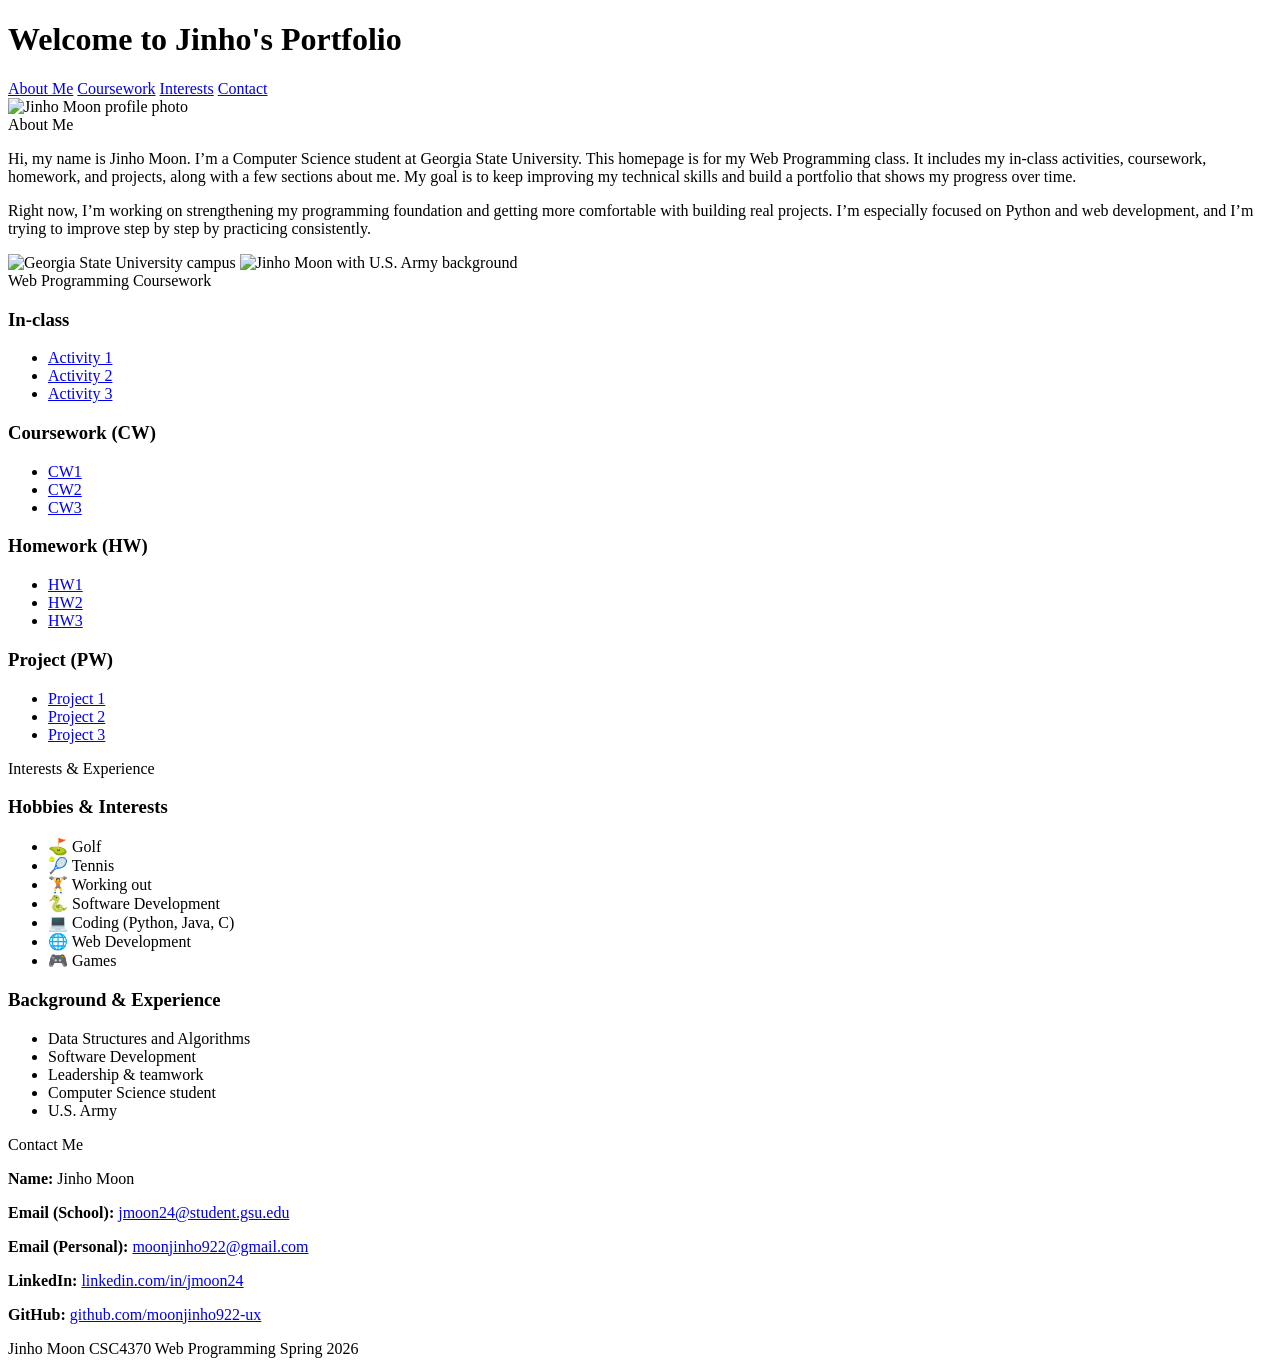
==== Library/CloudStorage/OneDrive-GeorgiaStateUniversity/Web Pro/hw01/index.html @ 77a1acba "index.html" ====
<!DOCTYPE html>
<html lang="en">
  <head>
    <meta charset="UTF-8" />
    <meta name="viewport" content="width=device-width, initial-scale=1.0" />
    <meta
      name="description"
      content="Jinho Moon personal homepage for Web Programming"
    />
    <title>Jinho's Portfolio</title>

    <link rel="stylesheet" href="style.css" />

    <!-- Google Font -->
    <link rel="preconnect" href="https://fonts.googleapis.com" />
    <link rel="preconnect" href="https://fonts.gstatic.com" crossorigin />
    <link
      href="https://fonts.googleapis.com/css2?family=Karla:wght@400;600;700&display=swap"
      rel="stylesheet"
    />
  </head>

  <body>
    <div id="container">
      <header>
        <h1>Welcome to Jinho's Portfolio</h1>
      </header>

      <nav aria-label="Main navigation">
        <a href="#about">About Me</a>
        <a href="#coursework">Coursework</a>
        <a href="#interests">Interests</a>
        <a href="#contact">Contact</a>
      </nav>

      <main>
        <section id="home">
          <div class="home">
            <img src="me.jpg" alt="Jinho Moon profile photo" />
          </div>
        </section>

        <section id="about">
          <div class="about">About Me</div>

          <div class="about-content">
            <p>
              Hi, my name is Jinho Moon. I’m a Computer Science student at
              Georgia State University. This homepage is for my Web Programming
              class. It includes my in-class activities, coursework, homework,
              and projects, along with a few sections about me. My goal is to
              keep improving my technical skills and build a portfolio that
              shows my progress over time.
            </p>

            <p>
              Right now, I’m working on strengthening my programming foundation
              and getting more comfortable with building real projects. I’m
              especially focused on Python and web development, and I’m trying
              to improve step by step by practicing consistently.
            </p>

            <div class="about-photos">
              <img
                src="gsu.jpg"
                alt="Georgia State University campus"
              />
              <img
                src="army.jpg"
                alt="Jinho Moon with U.S. Army background"
              />
            </div>
          </div>
        </section>

        <section id="coursework">
          <div class="coursework">Web Programming Coursework</div>

          <div class="coursework-content">
            <div class="cw-grid">
              <article class="cw-block">
                <h3 class="cw-subtitle">In-class</h3>
                <ul class="cw-list">
                  <li><a href="#">Activity 1</a></li>
                  <li><a href="#">Activity 2</a></li>
                  <li><a href="#">Activity 3</a></li>
                </ul>
              </article>

              <article class="cw-block">
                <h3 class="cw-subtitle">Coursework (CW)</h3>
                <ul class="cw-list">
                  <li><a href="#">CW1</a></li>
                  <li><a href="#">CW2</a></li>
                  <li><a href="#">CW3</a></li>
                </ul>
              </article>

              <article class="cw-block">
                <h3 class="cw-subtitle">Homework (HW)</h3>
                <ul class="cw-list">
                  <li><a href="#">HW1</a></li>
                  <li><a href="#">HW2</a></li>
                  <li><a href="#">HW3</a></li>
                </ul>
              </article>

              <article class="cw-block">
                <h3 class="cw-subtitle">Project (PW)</h3>
                <ul class="cw-list">
                  <li><a href="#">Project 1</a></li>
                  <li><a href="#">Project 2</a></li>
                  <li><a href="#">Project 3</a></li>
                </ul>
              </article>
            </div>
          </div>
        </section>

        <section id="interests">
          <div class="interests">Interests & Experience</div>

          <div class="interests-content">
            <div class="interest-cards">
              <div class="interest-card">
                <h3>Hobbies & Interests</h3>
                <ul>
                  <li>⛳ Golf</li>
                  <li>🎾 Tennis</li>
                  <li>🏋️ Working out</li>
                  <li>🐍 Software Development</li>
                  <li>💻 Coding (Python, Java, C)</li>
                  <li>🌐 Web Development</li>
                  <li>🎮 Games</li>
                </ul>
              </div>

              <div class="interest-card">
                <h3>Background & Experience</h3>
                <ul>
                  <li>Data Structures and Algorithms</li>
                  <li>Software Development</li>
                  <li>Leadership & teamwork</li>
                  <li>Computer Science student</li>
                  <li>U.S. Army</li>
                </ul>
              </div>
            </div>
          </div>
        </section>

        <section id="contact">
          <div class="contact">Contact Me</div>

          <div class="contact-content">
            <p><strong>Name:</strong> Jinho Moon</p>

            <p>
              <strong>Email (School):</strong>
              <a href="mailto:jmoon24@student.gsu.edu">jmoon24@student.gsu.edu</a>
            </p>

            <p>
              <strong>Email (Personal):</strong>
              <a href="mailto:moonjinho922@gmail.com">moonjinho922@gmail.com</a>
            </p>

            <p>
              <strong>LinkedIn:</strong>
              <a
                href="https://www.linkedin.com/in/jmoon24"
                target="_blank"
                rel="noopener noreferrer"
              >
                linkedin.com/in/jmoon24
              </a>
            </p>

            <p>
              <strong>GitHub:</strong>
              <a
                href="https://github.com/moonjinho922-ux"
                target="_blank"
                rel="noopener noreferrer"
              >
                github.com/moonjinho922-ux
              </a>
            </p>
          </div>
        </section>
      </main>

      <footer>Jinho Moon CSC4370 Web Programming Spring 2026</footer>
    </div>
  </body>
</html>
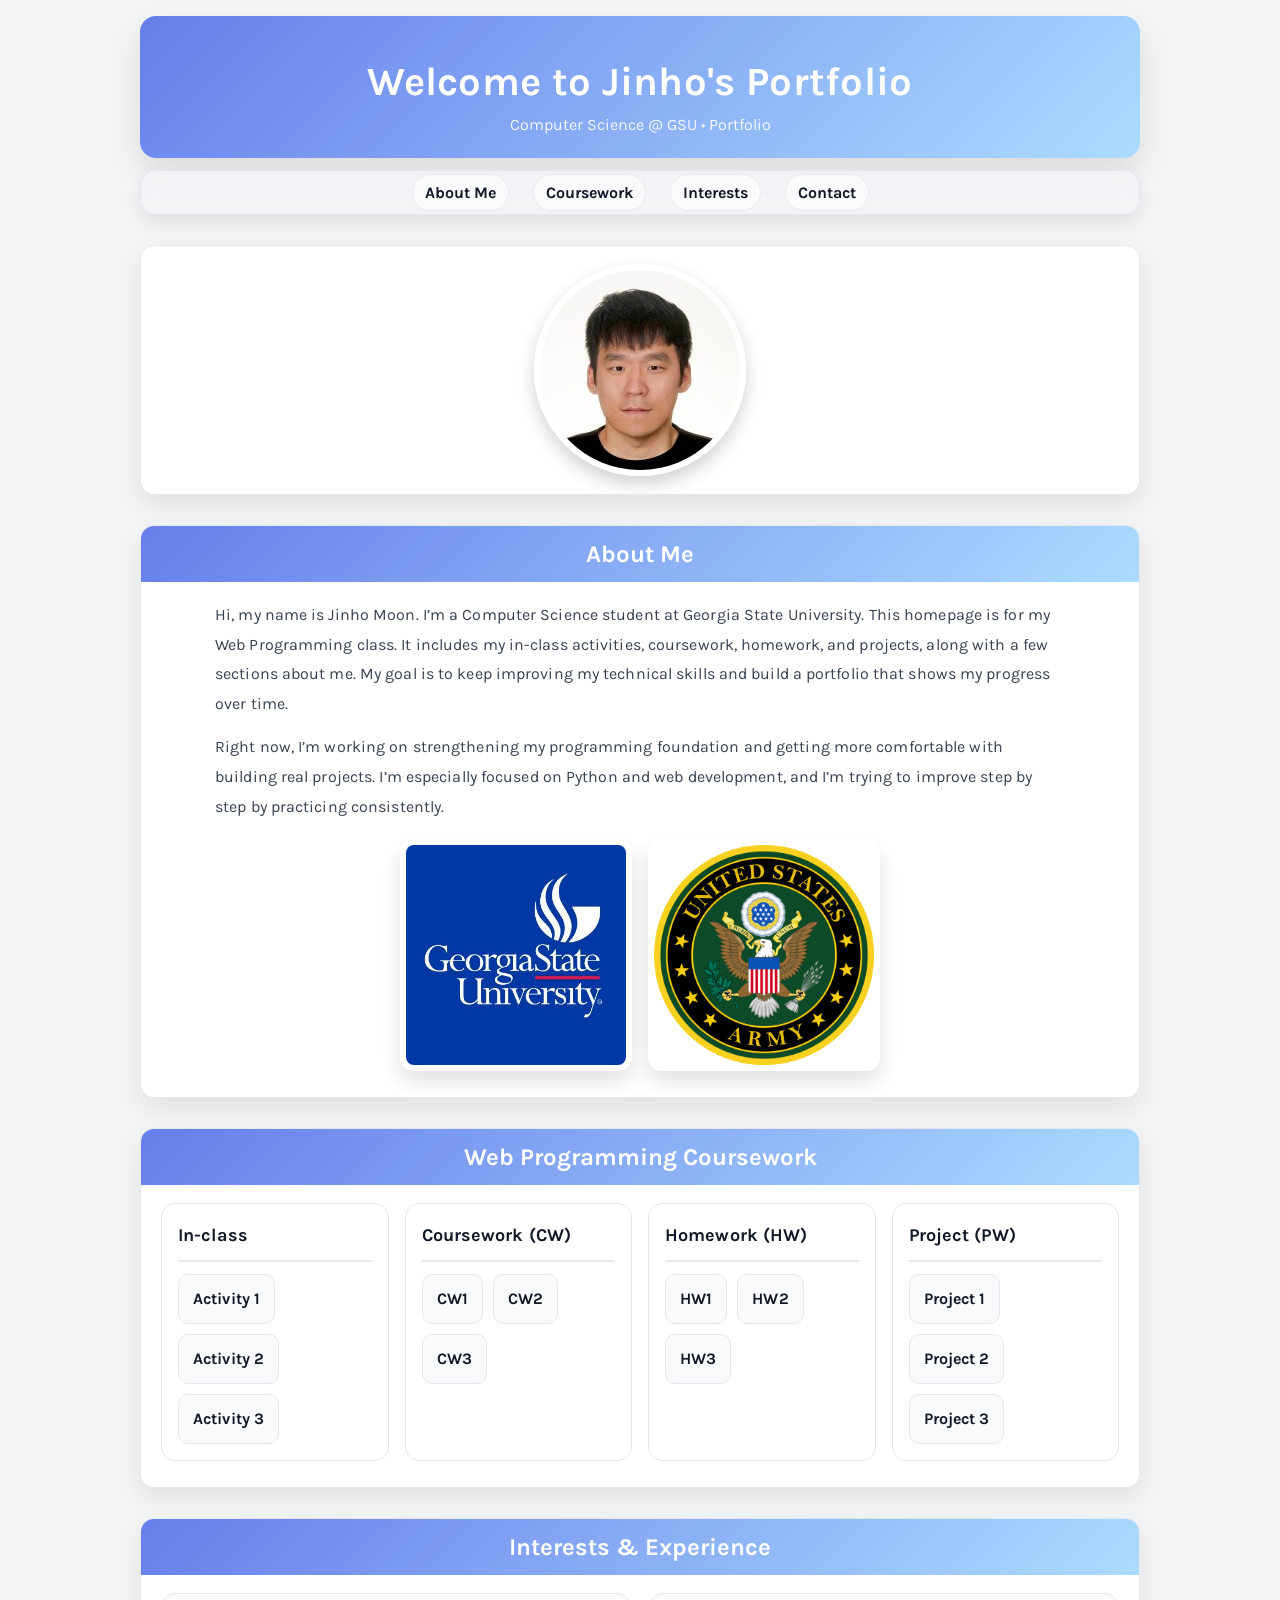
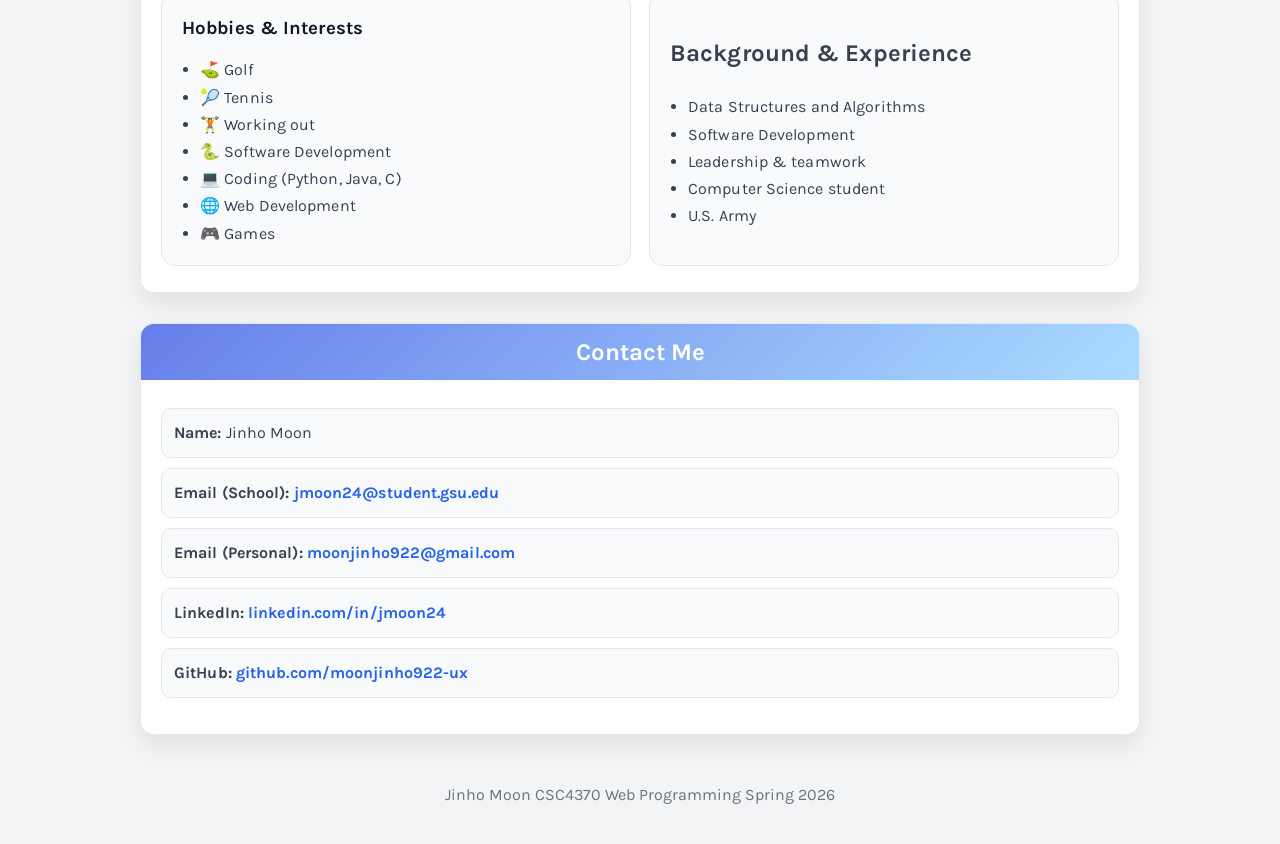
==== commit 35e62095: "Update code" ====
--- a/Library/CloudStorage/OneDrive-GeorgiaStateUniversity/Web Pro/hw01/index.html
+++ b/Library/CloudStorage/OneDrive-GeorgiaStateUniversity/Web Pro/hw01/index.html
@@ -1,23 +1,17 @@
 <!DOCTYPE html>
 <html lang="en">
   <head>
-    <meta charset="UTF-8" />
-    <meta name="viewport" content="width=device-width, initial-scale=1.0" />
-    <meta
-      name="description"
-      content="Jinho Moon personal homepage for Web Programming"
-    />
+    <meta charset="UTF-8">
+    <meta name="viewport" content="width=device-width, initial-scale=1.0">
+    <meta name="description" content="Jinho Moon personal homepage for Web Programming">
     <title>Jinho's Portfolio</title>
 
-    <link rel="stylesheet" href="style.css" />
+    <link rel="stylesheet" href="style.css">
 
     <!-- Google Font -->
-    <link rel="preconnect" href="https://fonts.googleapis.com" />
-    <link rel="preconnect" href="https://fonts.gstatic.com" crossorigin />
-    <link
-      href="https://fonts.googleapis.com/css2?family=Karla:wght@400;600;700&display=swap"
-      rel="stylesheet"
-    />
+    <link rel="preconnect" href="https://fonts.googleapis.com">
+    <link rel="preconnect" href="https://fonts.gstatic.com" crossorigin>
+    <link href="https://fonts.googleapis.com/css2?family=Karla:wght@400;600;700&display=swap" rel="stylesheet">
   </head>
 
   <body>
@@ -36,7 +30,7 @@
       <main>
         <section id="home">
           <div class="home">
-            <img src="me.jpg" alt="Jinho Moon profile photo" />
+            <img src="me.jpg" alt="Jinho Moon profile photo">
           </div>
         </section>
 
@@ -61,14 +55,8 @@
             </p>
 
             <div class="about-photos">
-              <img
-                src="gsu.jpg"
-                alt="Georgia State University campus"
-              />
-              <img
-                src="army.jpg"
-                alt="Jinho Moon with U.S. Army background"
-              />
+              <img src="gsu.jpg" alt="Georgia State University">
+              <img src="army.jpg" alt="U.S. Army">
             </div>
           </div>
         </section>
@@ -79,7 +67,7 @@
           <div class="coursework-content">
             <div class="cw-grid">
               <article class="cw-block">
-                <h3 class="cw-subtitle">In-class</h3>
+                <h2 class="cw-subtitle">In-class</h2>
                 <ul class="cw-list">
                   <li><a href="#">Activity 1</a></li>
                   <li><a href="#">Activity 2</a></li>
@@ -88,7 +76,7 @@
               </article>
 
               <article class="cw-block">
-                <h3 class="cw-subtitle">Coursework (CW)</h3>
+                <h2 class="cw-subtitle">Coursework (CW)</h2>
                 <ul class="cw-list">
                   <li><a href="#">CW1</a></li>
                   <li><a href="#">CW2</a></li>
@@ -97,7 +85,7 @@
               </article>
 
               <article class="cw-block">
-                <h3 class="cw-subtitle">Homework (HW)</h3>
+                <h2 class="cw-subtitle">Homework (HW)</h2>
                 <ul class="cw-list">
                   <li><a href="#">HW1</a></li>
                   <li><a href="#">HW2</a></li>
@@ -106,7 +94,7 @@
               </article>
 
               <article class="cw-block">
-                <h3 class="cw-subtitle">Project (PW)</h3>
+                <h2 class="cw-subtitle">Project (PW)</h2>
                 <ul class="cw-list">
                   <li><a href="#">Project 1</a></li>
                   <li><a href="#">Project 2</a></li>
@@ -136,7 +124,7 @@
               </div>
 
               <div class="interest-card">
-                <h3>Background & Experience</h3>
+                <h2>Background & Experience</h2>
                 <ul>
                   <li>Data Structures and Algorithms</li>
                   <li>Software Development</li>
--- a/Library/CloudStorage/OneDrive-GeorgiaStateUniversity/Web Pro/hw01/style.css
+++ b/Library/CloudStorage/OneDrive-GeorgiaStateUniversity/Web Pro/hw01/style.css
@@ -0,0 +1,274 @@
+body {
+  margin: 0;
+  background-color: #f3f4f6;
+  font-family: "Karla", sans-serif;
+  color: #1f2937;
+}
+
+#container {
+  width: 95%;
+  max-width: 1000px;
+  margin: 0 auto;
+  overflow: visible;
+}
+
+header {
+  text-align: center;
+  padding: 42px 0 24px;
+  border-radius: 16px;
+  margin-top: 16px;
+
+  background: linear-gradient(135deg, #667eea, #abdcff);
+  color: white;
+  box-shadow: 0 14px 30px rgba(0, 0, 0, 0.1);
+}
+
+header h1 {
+  margin: 0;
+  font-size: 40px;
+  letter-spacing: 0.3px;
+}
+
+header::after {
+  content: "Computer Science @ GSU • Portfolio";
+  display: block;
+  margin-top: 10px;
+  font-size: 16px;
+  opacity: 0.9;
+}
+
+nav {
+  position: sticky;
+  top: 0;
+  z-index: 1000;
+
+  background: rgba(243, 244, 246, 0.85);
+  backdrop-filter: blur(10px);
+  border: 1px solid rgba(229, 231, 235, 0.9);
+
+  padding: 12px;
+  text-align: center;
+
+  border-radius: 16px;
+  margin: 12px auto;
+  max-width: 1000px;
+
+  box-shadow: 0 8px 18px rgba(0, 0, 0, 0.08);
+}
+
+nav a {
+  text-decoration: none;
+  color: #111827;
+  font-weight: 700;
+  font-size: 16px;
+  margin: 0 10px;
+  padding: 8px 12px;
+  border-radius: 999px;
+
+  background: rgba(255, 255, 255, 0.55);
+  border: 1px solid rgba(229, 231, 235, 0.9);
+  transition: 0.2s;
+}
+
+nav a:hover {
+  background-color: #111827;
+  color: white;
+}
+
+section {
+  margin: 30px auto;
+  background-color: white;
+  border: 1px solid #e5e7eb;
+  border-radius: 14px;
+  overflow: hidden;
+  box-shadow: 0 10px 25px rgba(0, 0, 0, 0.08);
+  transition: transform 0.25s ease, box-shadow 0.25s ease;
+}
+
+section:hover {
+  transform: translateY(-6px);
+  box-shadow: 0 18px 35px rgba(0, 0, 0, 0.12);
+}
+
+.home img {
+  display: block;
+  margin: 18px auto;
+  width: 200px;
+  height: 200px;
+  object-fit: cover;
+  border-radius: 50%;
+  border: 6px solid white;
+  box-shadow: 0 8px 18px rgba(0, 0, 0, 0.18);
+}
+
+.about,
+.coursework,
+.interests,
+.contact {
+  background: linear-gradient(135deg, #667eea, #abdcff);
+  color: white;
+  text-align: center;
+  font-size: 24px;
+  font-weight: 700;
+  padding: 14px;
+}
+
+.about-content,
+.coursework-content,
+.interests-content,
+.contact-content {
+  background-color: white;
+  text-align: left;
+  padding: 18px 20px 26px;
+  font-size: 16px;
+  line-height: 1.75;
+  color: #374151;
+  letter-spacing: 0.1px;
+}
+
+.about-content p {
+  max-width: 850px;
+  margin: 0 auto 14px;
+  line-height: 1.85;
+}
+
+.about-photos {
+  display: flex;
+  justify-content: center;
+  gap: 16px;
+  margin-top: 18px;
+  flex-wrap: wrap;
+}
+
+.about-photos img {
+  width: 220px;
+  height: 220px;
+  object-fit: cover;
+  border-radius: 14px;
+  border: 6px solid white;
+  box-shadow: 0 10px 20px rgba(0, 0, 0, 0.12);
+}
+
+.cw-grid {
+  display: grid;
+  grid-template-columns: repeat(4, 1fr);
+  gap: 16px;
+}
+
+.cw-block {
+  background: #ffffff;
+  border: 1px solid #e5e7eb;
+  border-radius: 14px;
+  padding: 16px;
+}
+
+.cw-subtitle {
+  margin: 0 0 12px 0;
+  padding-bottom: 8px;
+  border-bottom: 2px solid #e5e7eb;
+
+  font-size: 18px;
+  font-weight: 700;
+  color: #111827;
+  text-align: left;
+}
+
+.cw-list {
+  list-style: none;
+  padding: 0;
+  margin: 0;
+
+  display: flex;
+  flex-wrap: wrap;
+  gap: 10px;
+}
+
+.cw-list li {
+  margin: 0;
+}
+
+.cw-list a {
+  display: inline-block;
+  padding: 10px 14px;
+  border: 1px solid #e5e7eb;
+  border-radius: 10px;
+  text-decoration: none;
+  color: #111827;
+  background-color: #f9fafb;
+  font-weight: 700;
+  transition: 0.2s;
+}
+
+.cw-list a:hover {
+  background-color: #111827;
+  color: white;
+}
+
+.interest-cards {
+  display: grid;
+  grid-template-columns: repeat(auto-fit, minmax(260px, 1fr));
+  gap: 18px;
+}
+
+.interest-card {
+  background: #f9fafb;
+  border: 1px solid #e5e7eb;
+  border-radius: 14px;
+  padding: 18px 20px;
+}
+
+.interest-card h3 {
+  margin: 0 0 12px 0;
+  color: #111827;
+}
+
+.interest-card ul {
+  margin: 0;
+  padding-left: 18px;
+  line-height: 1.7;
+}
+
+.contact-content p {
+  margin: 10px 0;
+  background-color: #f9fafb;
+  border: 1px solid #e5e7eb;
+  border-radius: 10px;
+  padding: 10px 12px;
+}
+
+.contact-content a {
+  color: #2563eb;
+  text-decoration: none;
+  font-weight: 700;
+}
+
+.contact-content a:hover {
+  text-decoration: underline;
+}
+
+footer {
+  text-align: center;
+  color: #6b7280;
+  padding: 20px 0 40px;
+}
+
+@media (max-width: 1000px) {
+  .cw-grid {
+    grid-template-columns: repeat(2, 1fr);
+  }
+}
+
+@media (max-width: 600px) {
+  .cw-grid {
+    grid-template-columns: 1fr;
+  }
+
+  nav a {
+    display: inline-block;
+    margin: 6px 6px;
+  }
+
+  header h1 {
+    font-size: 32px;
+  }
+}
